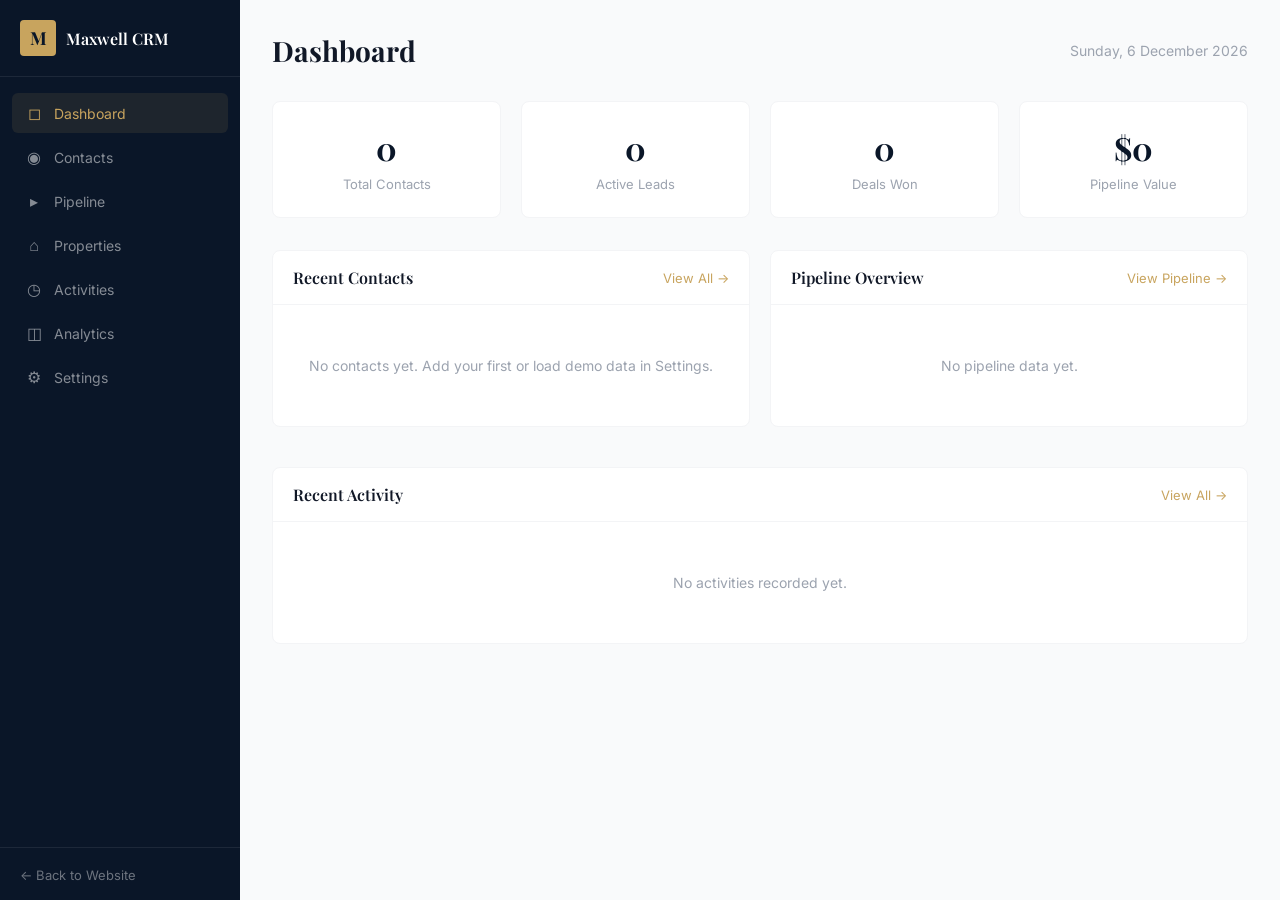
==== crm/dashboard.html @ 4e4a2717 "Build luxury real estate website with full CRM system Complete site for Sharon & Kirk Maxwell featur" ====
<!DOCTYPE html>
<html lang="en">
<head>
    <meta charset="UTF-8">
    <meta name="viewport" content="width=device-width, initial-scale=1.0">
    <title>Maxwell CRM — Dashboard</title>
    <link rel="preconnect" href="https://fonts.googleapis.com">
    <link rel="preconnect" href="https://fonts.gstatic.com" crossorigin>
    <link href="https://fonts.googleapis.com/css2?family=Playfair+Display:wght@400;600;700&family=Inter:wght@300;400;500;600;700&display=swap" rel="stylesheet">
    <link rel="stylesheet" href="crm.css">
</head>
<body>
    <!-- Sidebar -->
    <aside class="sidebar" id="sidebar">
        <div class="sidebar-header">
            <a href="../index.html" class="sidebar-logo">
                <span class="logo-icon">M</span>
                <span class="logo-label">Maxwell CRM</span>
            </a>
        </div>
        <nav class="sidebar-nav">
            <a href="#" class="nav-item active" data-view="dashboard">
                <span class="nav-icon">◻</span> Dashboard
            </a>
            <a href="#" class="nav-item" data-view="contacts">
                <span class="nav-icon">◉</span> Contacts
            </a>
            <a href="#" class="nav-item" data-view="pipeline">
                <span class="nav-icon">▸</span> Pipeline
            </a>
            <a href="#" class="nav-item" data-view="properties">
                <span class="nav-icon">⌂</span> Properties
            </a>
            <a href="#" class="nav-item" data-view="activities">
                <span class="nav-icon">◷</span> Activities
            </a>
            <a href="#" class="nav-item" data-view="analytics">
                <span class="nav-icon">◫</span> Analytics
            </a>
            <a href="#" class="nav-item" data-view="settings">
                <span class="nav-icon">⚙</span> Settings
            </a>
        </nav>
        <div class="sidebar-footer">
            <a href="../index.html" class="sidebar-back">← Back to Website</a>
        </div>
    </aside>

    <!-- Mobile Header -->
    <header class="mobile-header">
        <button class="mobile-toggle" id="sidebarToggle">☰</button>
        <span class="mobile-title">Maxwell CRM</span>
    </header>

    <!-- Main Content -->
    <main class="main-content">

        <!-- ====== DASHBOARD VIEW ====== -->
        <div class="view active" id="view-dashboard">
            <div class="view-header">
                <h1>Dashboard</h1>
                <p class="view-date" id="currentDate"></p>
            </div>

            <div class="stats-row">
                <div class="stat-card">
                    <span class="stat-value" id="statContacts">0</span>
                    <span class="stat-name">Total Contacts</span>
                </div>
                <div class="stat-card">
                    <span class="stat-value" id="statActive">0</span>
                    <span class="stat-name">Active Leads</span>
                </div>
                <div class="stat-card">
                    <span class="stat-value" id="statWon">0</span>
                    <span class="stat-name">Deals Won</span>
                </div>
                <div class="stat-card">
                    <span class="stat-value" id="statValue">$0</span>
                    <span class="stat-name">Pipeline Value</span>
                </div>
            </div>

            <div class="dashboard-grid">
                <div class="card">
                    <div class="card-header">
                        <h3>Recent Contacts</h3>
                        <button class="btn-text" onclick="CRM.switchView('contacts')">View All →</button>
                    </div>
                    <div class="card-body" id="recentContacts">
                        <p class="empty-state">No contacts yet. Add your first contact or load demo data in Settings.</p>
                    </div>
                </div>
                <div class="card">
                    <div class="card-header">
                        <h3>Pipeline Overview</h3>
                        <button class="btn-text" onclick="CRM.switchView('pipeline')">View Pipeline →</button>
                    </div>
                    <div class="card-body" id="pipelineOverview">
                        <p class="empty-state">No pipeline data yet.</p>
                    </div>
                </div>
            </div>

            <div class="card">
                <div class="card-header">
                    <h3>Recent Activity</h3>
                    <button class="btn-text" onclick="CRM.switchView('activities')">View All →</button>
                </div>
                <div class="card-body" id="recentActivity">
                    <p class="empty-state">No activities recorded yet.</p>
                </div>
            </div>
        </div>

        <!-- ====== CONTACTS VIEW ====== -->
        <div class="view" id="view-contacts">
            <div class="view-header">
                <h1>Contacts</h1>
                <button class="btn btn-primary" onclick="CRM.openContactModal()">+ Add Contact</button>
            </div>

            <div class="toolbar">
                <input type="text" class="search-input" id="contactSearch" placeholder="Search contacts..." oninput="CRM.filterContacts()">
                <select id="stageFilter" onchange="CRM.filterContacts()">
                    <option value="">All Stages</option>
                    <option value="lead">Lead</option>
                    <option value="contacted">Contacted</option>
                    <option value="viewing">Viewing</option>
                    <option value="negotiation">Negotiation</option>
                    <option value="closed_won">Closed Won</option>
                    <option value="closed_lost">Closed Lost</option>
                </select>
                <select id="statusFilter" onchange="CRM.filterContacts()">
                    <option value="">All Status</option>
                    <option value="active">Active</option>
                    <option value="inactive">Inactive</option>
                </select>
            </div>

            <div class="table-wrapper">
                <table class="data-table" id="contactsTable">
                    <thead>
                        <tr>
                            <th onclick="CRM.sortContacts('name')">Name ↕</th>
                            <th onclick="CRM.sortContacts('email')">Email ↕</th>
                            <th onclick="CRM.sortContacts('phone')">Phone</th>
                            <th onclick="CRM.sortContacts('stage')">Stage ↕</th>
                            <th onclick="CRM.sortContacts('source')">Source ↕</th>
                            <th onclick="CRM.sortContacts('updatedAt')">Updated ↕</th>
                            <th>Actions</th>
                        </tr>
                    </thead>
                    <tbody id="contactsBody"></tbody>
                </table>
                <p class="empty-state" id="contactsEmpty" style="display:none;">No contacts found. Add one above or load demo data in Settings.</p>
            </div>
        </div>

        <!-- ====== PIPELINE VIEW ====== -->
        <div class="view" id="view-pipeline">
            <div class="view-header">
                <h1>Sales Pipeline</h1>
                <span class="pipeline-total" id="pipelineTotal">$0 total value</span>
            </div>
            <div class="pipeline-board" id="pipelineBoard"></div>
        </div>

        <!-- ====== PROPERTIES VIEW ====== -->
        <div class="view" id="view-properties">
            <div class="view-header">
                <h1>Properties</h1>
                <button class="btn btn-primary" onclick="CRM.openPropertyModal()">+ Add Property</button>
            </div>
            <div class="property-crm-grid" id="propertiesGrid">
                <p class="empty-state">No properties added yet.</p>
            </div>
        </div>

        <!-- ====== ACTIVITIES VIEW ====== -->
        <div class="view" id="view-activities">
            <div class="view-header">
                <h1>Activity Timeline</h1>
                <button class="btn btn-primary" onclick="CRM.openActivityModal()">+ Log Activity</button>
            </div>
            <div class="timeline" id="activityTimeline">
                <p class="empty-state">No activities recorded yet.</p>
            </div>
        </div>

        <!-- ====== ANALYTICS VIEW ====== -->
        <div class="view" id="view-analytics">
            <div class="view-header">
                <h1>Analytics</h1>
            </div>
            <div class="analytics-grid">
                <div class="card">
                    <div class="card-header"><h3>Contacts by Stage</h3></div>
                    <div class="card-body chart-container" id="chartStages"></div>
                </div>
                <div class="card">
                    <div class="card-header"><h3>Lead Sources</h3></div>
                    <div class="card-body chart-container" id="chartSources"></div>
                </div>
                <div class="card">
                    <div class="card-header"><h3>Monthly Activity</h3></div>
                    <div class="card-body chart-container" id="chartMonthly"></div>
                </div>
                <div class="card">
                    <div class="card-header"><h3>Conversion Metrics</h3></div>
                    <div class="card-body" id="conversionMetrics"></div>
                </div>
            </div>
        </div>

        <!-- ====== SETTINGS VIEW ====== -->
        <div class="view" id="view-settings">
            <div class="view-header">
                <h1>Settings</h1>
            </div>
            <div class="settings-grid">
                <div class="card">
                    <div class="card-header"><h3>Demo Data</h3></div>
                    <div class="card-body">
                        <p>Load sample contacts and properties to test the CRM.</p>
                        <button class="btn btn-primary" style="margin-top: 12px;" onclick="CRM.loadDemoData()">Load Demo Data</button>
                        <button class="btn btn-danger" style="margin-top: 12px;" onclick="CRM.clearAllData()">Clear All Data</button>
                    </div>
                </div>
                <div class="card">
                    <div class="card-header"><h3>Import / Export</h3></div>
                    <div class="card-body">
                        <div class="import-export-btns">
                            <button class="btn btn-secondary" onclick="CRM.exportCSV()">Export CSV</button>
                            <button class="btn btn-secondary" onclick="CRM.exportJSON()">Export JSON Backup</button>
                            <label class="btn btn-secondary" style="cursor:pointer;">
                                Import CSV
                                <input type="file" accept=".csv" style="display:none;" onchange="CRM.importCSV(event)">
                            </label>
                            <label class="btn btn-secondary" style="cursor:pointer;">
                                Import JSON
                                <input type="file" accept=".json" style="display:none;" onchange="CRM.importJSON(event)">
                            </label>
                        </div>
                    </div>
                </div>
                <div class="card">
                    <div class="card-header"><h3>Pipeline Stages</h3></div>
                    <div class="card-body">
                        <div class="stages-list">
                            <div class="stage-item"><span class="stage-badge lead">Lead</span> — New enquiry or referral</div>
                            <div class="stage-item"><span class="stage-badge contacted">Contacted</span> — Initial contact made</div>
                            <div class="stage-item"><span class="stage-badge viewing">Viewing</span> — Property viewing scheduled/done</div>
                            <div class="stage-item"><span class="stage-badge negotiation">Negotiation</span> — Offer or negotiation in progress</div>
                            <div class="stage-item"><span class="stage-badge closed_won">Closed Won</span> — Deal completed</div>
                            <div class="stage-item"><span class="stage-badge closed_lost">Closed Lost</span> — Deal did not proceed</div>
                        </div>
                    </div>
                </div>
            </div>
        </div>
    </main>

    <!-- ====== MODALS ====== -->
    <div class="modal-overlay" id="modalOverlay" onclick="CRM.closeModal()"></div>

    <!-- Contact Modal -->
    <div class="modal" id="contactModal">
        <div class="modal-header">
            <h2 id="contactModalTitle">Add Contact</h2>
            <button class="modal-close" onclick="CRM.closeModal()">×</button>
        </div>
        <form id="contactModalForm" onsubmit="CRM.saveContact(event)">
            <input type="hidden" id="contactId">
            <div class="form-row">
                <div class="form-group">
                    <label>First Name *</label>
                    <input type="text" id="cmFirstName" required>
                </div>
                <div class="form-group">
                    <label>Last Name *</label>
                    <input type="text" id="cmLastName" required>
                </div>
            </div>
            <div class="form-row">
                <div class="form-group">
                    <label>Email</label>
                    <input type="email" id="cmEmail">
                </div>
                <div class="form-group">
                    <label>Phone</label>
                    <input type="tel" id="cmPhone">
                </div>
            </div>
            <div class="form-row">
                <div class="form-group">
                    <label>Stage</label>
                    <select id="cmStage">
                        <option value="lead">Lead</option>
                        <option value="contacted">Contacted</option>
                        <option value="viewing">Viewing</option>
                        <option value="negotiation">Negotiation</option>
                        <option value="closed_won">Closed Won</option>
                        <option value="closed_lost">Closed Lost</option>
                    </select>
                </div>
                <div class="form-group">
                    <label>Source</label>
                    <select id="cmSource">
                        <option value="website">Website</option>
                        <option value="referral">Referral</option>
                        <option value="open_home">Open Home</option>
                        <option value="phone">Phone</option>
                        <option value="social">Social Media</option>
                        <option value="other">Other</option>
                    </select>
                </div>
            </div>
            <div class="form-group">
                <label>Deal Value ($)</label>
                <input type="number" id="cmDealValue" placeholder="e.g. 1500000">
            </div>
            <div class="form-group">
                <label>Notes</label>
                <textarea id="cmNotes" rows="3"></textarea>
            </div>
            <div class="modal-actions">
                <button type="button" class="btn btn-secondary" onclick="CRM.closeModal()">Cancel</button>
                <button type="submit" class="btn btn-primary">Save Contact</button>
            </div>
        </form>
    </div>

    <!-- Property Modal -->
    <div class="modal" id="propertyModal">
        <div class="modal-header">
            <h2 id="propertyModalTitle">Add Property</h2>
            <button class="modal-close" onclick="CRM.closeModal()">×</button>
        </div>
        <form id="propertyModalForm" onsubmit="CRM.saveProperty(event)">
            <input type="hidden" id="propertyId">
            <div class="form-group">
                <label>Address *</label>
                <input type="text" id="pmAddress" required>
            </div>
            <div class="form-row">
                <div class="form-group">
                    <label>Category</label>
                    <select id="pmCategory">
                        <option value="residential">Residential</option>
                        <option value="waterfront">Waterfront</option>
                        <option value="lifestyle">Lifestyle</option>
                        <option value="rural">Rural Estate</option>
                        <option value="urban">Urban Luxury</option>
                    </select>
                </div>
                <div class="form-group">
                    <label>Status</label>
                    <select id="pmStatus">
                        <option value="available">Available</option>
                        <option value="under_offer">Under Offer</option>
                        <option value="sold">Sold</option>
                    </select>
                </div>
            </div>
            <div class="form-row">
                <div class="form-group">
                    <label>Price ($)</label>
                    <input type="number" id="pmPrice">
                </div>
                <div class="form-group">
                    <label>Bedrooms</label>
                    <input type="number" id="pmBeds">
                </div>
            </div>
            <div class="form-row">
                <div class="form-group">
                    <label>Bathrooms</label>
                    <input type="number" id="pmBaths">
                </div>
                <div class="form-group">
                    <label>Area (m²)</label>
                    <input type="number" id="pmArea">
                </div>
            </div>
            <div class="form-group">
                <label>Description</label>
                <textarea id="pmDescription" rows="3"></textarea>
            </div>
            <div class="modal-actions">
                <button type="button" class="btn btn-secondary" onclick="CRM.closeModal()">Cancel</button>
                <button type="submit" class="btn btn-primary">Save Property</button>
            </div>
        </form>
    </div>

    <!-- Activity Modal -->
    <div class="modal" id="activityModal">
        <div class="modal-header">
            <h2>Log Activity</h2>
            <button class="modal-close" onclick="CRM.closeModal()">×</button>
        </div>
        <form id="activityModalForm" onsubmit="CRM.saveActivity(event)">
            <div class="form-row">
                <div class="form-group">
                    <label>Type</label>
                    <select id="amType">
                        <option value="call">Call</option>
                        <option value="email">Email</option>
                        <option value="meeting">Meeting</option>
                        <option value="viewing">Viewing</option>
                        <option value="offer">Offer</option>
                        <option value="note">Note</option>
                    </select>
                </div>
                <div class="form-group">
                    <label>Contact</label>
                    <select id="amContact"></select>
                </div>
            </div>
            <div class="form-group">
                <label>Description *</label>
                <textarea id="amDescription" rows="3" required></textarea>
            </div>
            <div class="modal-actions">
                <button type="button" class="btn btn-secondary" onclick="CRM.closeModal()">Cancel</button>
                <button type="submit" class="btn btn-primary">Save Activity</button>
            </div>
        </form>
    </div>

    <script src="crm.js"></script>
</body>
</html>
---- crm/crm.css ----
/* ============================================
   MAXWELL CRM — STYLES
   ============================================ */

:root {
    --navy-900: #0a1628;
    --navy-800: #132240;
    --navy-700: #1a3058;
    --gold-500: #c8a45e;
    --gold-400: #d4b76a;
    --cream-50: #fdfcf9;
    --white: #ffffff;
    --gray-50: #f9fafb;
    --gray-100: #f3f4f6;
    --gray-200: #e5e7eb;
    --gray-300: #d1d5db;
    --gray-400: #9ca3af;
    --gray-500: #6b7280;
    --gray-700: #374151;
    --gray-900: #111827;
    --green-500: #22c55e;
    --green-100: #dcfce7;
    --red-500: #ef4444;
    --red-100: #fee2e2;
    --blue-500: #3b82f6;
    --blue-100: #dbeafe;
    --yellow-500: #eab308;
    --yellow-100: #fef9c3;
    --purple-500: #8b5cf6;
    --purple-100: #ede9fe;

    --font-display: 'Playfair Display', Georgia, serif;
    --font-body: 'Inter', -apple-system, sans-serif;
    --sidebar-width: 240px;
    --transition: all 0.2s ease;
}

*, *::before, *::after { margin: 0; padding: 0; box-sizing: border-box; }

body {
    font-family: var(--font-body);
    background: var(--gray-50);
    color: var(--gray-900);
    display: flex;
    min-height: 100vh;
}

/* ============================================
   SIDEBAR
   ============================================ */
.sidebar {
    width: var(--sidebar-width);
    background: var(--navy-900);
    display: flex;
    flex-direction: column;
    position: fixed;
    top: 0;
    left: 0;
    bottom: 0;
    z-index: 100;
}

.sidebar-header {
    padding: 20px;
    border-bottom: 1px solid rgba(255,255,255,0.08);
}

.sidebar-logo {
    display: flex;
    align-items: center;
    gap: 10px;
    text-decoration: none;
}

.logo-icon {
    width: 36px;
    height: 36px;
    background: var(--gold-500);
    color: var(--navy-900);
    display: flex;
    align-items: center;
    justify-content: center;
    font-family: var(--font-display);
    font-weight: 700;
    font-size: 18px;
    border-radius: 4px;
}

.logo-label {
    font-family: var(--font-display);
    font-size: 16px;
    color: var(--white);
    font-weight: 600;
}

.sidebar-nav {
    flex: 1;
    padding: 16px 12px;
    display: flex;
    flex-direction: column;
    gap: 4px;
}

.nav-item {
    display: flex;
    align-items: center;
    gap: 10px;
    padding: 10px 12px;
    color: rgba(255,255,255,0.5);
    font-size: 14px;
    border-radius: 6px;
    text-decoration: none;
    transition: var(--transition);
}

.nav-item:hover {
    color: var(--white);
    background: rgba(255,255,255,0.06);
}

.nav-item.active {
    color: var(--gold-500);
    background: rgba(200,164,94,0.1);
}

.nav-icon {
    font-size: 16px;
    width: 20px;
    text-align: center;
}

.sidebar-footer {
    padding: 16px 20px;
    border-top: 1px solid rgba(255,255,255,0.08);
}

.sidebar-back {
    color: rgba(255,255,255,0.4);
    font-size: 13px;
    text-decoration: none;
    transition: var(--transition);
}

.sidebar-back:hover { color: var(--gold-500); }

/* ============================================
   MOBILE HEADER
   ============================================ */
.mobile-header {
    display: none;
    position: fixed;
    top: 0;
    left: 0;
    right: 0;
    height: 56px;
    background: var(--navy-900);
    align-items: center;
    padding: 0 16px;
    gap: 12px;
    z-index: 90;
}

.mobile-toggle {
    background: none;
    border: none;
    color: var(--white);
    font-size: 24px;
    cursor: pointer;
}

.mobile-title {
    font-family: var(--font-display);
    color: var(--white);
    font-size: 16px;
}

/* ============================================
   MAIN CONTENT
   ============================================ */
.main-content {
    flex: 1;
    margin-left: var(--sidebar-width);
    padding: 32px;
    min-height: 100vh;
}

.view { display: none; }
.view.active { display: block; }

.view-header {
    display: flex;
    justify-content: space-between;
    align-items: center;
    margin-bottom: 32px;
    flex-wrap: wrap;
    gap: 12px;
}

.view-header h1 {
    font-family: var(--font-display);
    font-size: 28px;
    font-weight: 700;
}

.view-date {
    font-size: 14px;
    color: var(--gray-400);
}

/* ============================================
   BUTTONS
   ============================================ */
.btn {
    display: inline-flex;
    align-items: center;
    justify-content: center;
    padding: 10px 20px;
    font-family: var(--font-body);
    font-size: 13px;
    font-weight: 500;
    border: none;
    border-radius: 6px;
    cursor: pointer;
    transition: var(--transition);
    gap: 6px;
}

.btn-primary {
    background: var(--gold-500);
    color: var(--navy-900);
}

.btn-primary:hover { background: var(--gold-400); }

.btn-secondary {
    background: var(--white);
    color: var(--gray-700);
    border: 1px solid var(--gray-200);
}

.btn-secondary:hover { background: var(--gray-50); }

.btn-danger {
    background: var(--red-500);
    color: var(--white);
}

.btn-danger:hover { background: #dc2626; }

.btn-sm {
    padding: 6px 12px;
    font-size: 12px;
}

.btn-text {
    background: none;
    border: none;
    color: var(--gold-500);
    font-size: 13px;
    cursor: pointer;
    font-family: var(--font-body);
}

.btn-text:hover { text-decoration: underline; }

/* ============================================
   STATS ROW
   ============================================ */
.stats-row {
    display: grid;
    grid-template-columns: repeat(4, 1fr);
    gap: 20px;
    margin-bottom: 32px;
}

.stat-card {
    background: var(--white);
    padding: 24px;
    border-radius: 8px;
    border: 1px solid var(--gray-100);
    text-align: center;
}

.stat-value {
    display: block;
    font-family: var(--font-display);
    font-size: 32px;
    font-weight: 700;
    color: var(--navy-900);
    margin-bottom: 4px;
}

.stat-name {
    font-size: 13px;
    color: var(--gray-400);
}

/* ============================================
   CARDS
   ============================================ */
.card {
    background: var(--white);
    border-radius: 8px;
    border: 1px solid var(--gray-100);
    margin-bottom: 20px;
}

.card-header {
    display: flex;
    justify-content: space-between;
    align-items: center;
    padding: 16px 20px;
    border-bottom: 1px solid var(--gray-100);
}

.card-header h3 {
    font-family: var(--font-display);
    font-size: 16px;
    font-weight: 600;
}

.card-body {
    padding: 20px;
}

.dashboard-grid {
    display: grid;
    grid-template-columns: 1fr 1fr;
    gap: 20px;
    margin-bottom: 20px;
}

/* ============================================
   TOOLBAR
   ============================================ */
.toolbar {
    display: flex;
    gap: 12px;
    margin-bottom: 20px;
    flex-wrap: wrap;
}

.search-input {
    flex: 1;
    min-width: 200px;
    padding: 10px 16px;
    font-family: var(--font-body);
    font-size: 14px;
    border: 1px solid var(--gray-200);
    border-radius: 6px;
    background: var(--white);
    transition: var(--transition);
}

.search-input:focus {
    outline: none;
    border-color: var(--gold-500);
    box-shadow: 0 0 0 3px rgba(200,164,94,0.1);
}

.toolbar select {
    padding: 10px 12px;
    font-family: var(--font-body);
    font-size: 13px;
    border: 1px solid var(--gray-200);
    border-radius: 6px;
    background: var(--white);
    cursor: pointer;
}

/* ============================================
   DATA TABLE
   ============================================ */
.table-wrapper { overflow-x: auto; }

.data-table {
    width: 100%;
    border-collapse: collapse;
    background: var(--white);
    border-radius: 8px;
    overflow: hidden;
    border: 1px solid var(--gray-100);
}

.data-table th {
    background: var(--gray-50);
    padding: 12px 16px;
    font-size: 12px;
    font-weight: 600;
    text-transform: uppercase;
    letter-spacing: 0.5px;
    color: var(--gray-500);
    text-align: left;
    cursor: pointer;
    user-select: none;
    white-space: nowrap;
}

.data-table th:hover { color: var(--navy-900); }

.data-table td {
    padding: 12px 16px;
    font-size: 14px;
    border-top: 1px solid var(--gray-100);
    vertical-align: middle;
}

.data-table tr:hover td { background: var(--gray-50); }

/* Stage Badges */
.stage-badge {
    display: inline-block;
    padding: 4px 10px;
    font-size: 11px;
    font-weight: 600;
    border-radius: 12px;
    text-transform: uppercase;
    letter-spacing: 0.5px;
}

.stage-badge.lead { background: var(--blue-100); color: var(--blue-500); }
.stage-badge.contacted { background: var(--yellow-100); color: var(--yellow-500); }
.stage-badge.viewing { background: var(--purple-100); color: var(--purple-500); }
.stage-badge.negotiation { background: #fce7f3; color: #ec4899; }
.stage-badge.closed_won { background: var(--green-100); color: var(--green-500); }
.stage-badge.closed_lost { background: var(--red-100); color: var(--red-500); }

.status-dot {
    width: 8px;
    height: 8px;
    border-radius: 50%;
    display: inline-block;
    margin-right: 6px;
}

.status-dot.active { background: var(--green-500); }
.status-dot.inactive { background: var(--gray-300); }

.action-btns {
    display: flex;
    gap: 6px;
}

/* ============================================
   PIPELINE BOARD
   ============================================ */
.pipeline-board {
    display: grid;
    grid-template-columns: repeat(5, 1fr);
    gap: 16px;
    min-height: 400px;
}

.pipeline-col {
    background: var(--gray-50);
    border-radius: 8px;
    padding: 16px;
    min-height: 300px;
}

.pipeline-col-header {
    display: flex;
    justify-content: space-between;
    align-items: center;
    margin-bottom: 12px;
    padding-bottom: 12px;
    border-bottom: 2px solid var(--gray-200);
}

.pipeline-col-header h4 {
    font-size: 13px;
    font-weight: 600;
    text-transform: uppercase;
    letter-spacing: 0.5px;
}

.pipeline-col-header .count {
    background: var(--gray-200);
    color: var(--gray-700);
    padding: 2px 8px;
    border-radius: 10px;
    font-size: 11px;
    font-weight: 600;
}

.pipeline-card {
    background: var(--white);
    border: 1px solid var(--gray-200);
    border-radius: 6px;
    padding: 12px;
    margin-bottom: 8px;
    transition: var(--transition);
    cursor: default;
}

.pipeline-card:hover {
    box-shadow: 0 2px 8px rgba(0,0,0,0.08);
}

.pipeline-card-name {
    font-weight: 600;
    font-size: 14px;
    margin-bottom: 4px;
}

.pipeline-card-value {
    font-size: 13px;
    color: var(--gold-500);
    font-weight: 600;
    margin-bottom: 8px;
}

.pipeline-card-actions {
    display: flex;
    gap: 4px;
}

.pipeline-card-actions button {
    flex: 1;
    padding: 4px;
    font-size: 11px;
    background: var(--gray-50);
    border: 1px solid var(--gray-200);
    border-radius: 4px;
    cursor: pointer;
    transition: var(--transition);
}

.pipeline-card-actions button:hover {
    background: var(--gold-500);
    color: var(--white);
    border-color: var(--gold-500);
}

.pipeline-total {
    font-size: 14px;
    color: var(--gray-400);
}

/* ============================================
   PROPERTY CARDS (CRM)
   ============================================ */
.property-crm-grid {
    display: grid;
    grid-template-columns: repeat(3, 1fr);
    gap: 20px;
}

.property-crm-card {
    background: var(--white);
    border: 1px solid var(--gray-100);
    border-radius: 8px;
    overflow: hidden;
    transition: var(--transition);
}

.property-crm-card:hover {
    box-shadow: 0 4px 12px rgba(0,0,0,0.08);
}

.property-crm-header {
    background: var(--navy-900);
    padding: 20px;
    color: var(--white);
}

.property-crm-header h4 {
    font-family: var(--font-display);
    font-size: 16px;
    margin-bottom: 4px;
}

.property-crm-header span {
    font-size: 12px;
    opacity: 0.6;
    text-transform: uppercase;
}

.property-crm-body {
    padding: 16px 20px;
}

.property-crm-detail {
    display: flex;
    justify-content: space-between;
    padding: 8px 0;
    font-size: 13px;
    border-bottom: 1px solid var(--gray-100);
}

.property-crm-detail:last-child { border: none; }

.property-crm-detail span:first-child { color: var(--gray-400); }
.property-crm-detail span:last-child { font-weight: 600; }

.property-crm-actions {
    padding: 12px 20px;
    display: flex;
    gap: 8px;
    border-top: 1px solid var(--gray-100);
}

/* ============================================
   TIMELINE
   ============================================ */
.timeline {
    position: relative;
    padding-left: 32px;
}

.timeline::before {
    content: '';
    position: absolute;
    left: 8px;
    top: 0;
    bottom: 0;
    width: 2px;
    background: var(--gray-200);
}

.timeline-item {
    position: relative;
    padding-bottom: 24px;
}

.timeline-dot {
    position: absolute;
    left: -28px;
    top: 4px;
    width: 12px;
    height: 12px;
    border-radius: 50%;
    background: var(--gold-500);
    border: 2px solid var(--white);
    box-shadow: 0 0 0 2px var(--gold-500);
}

.timeline-content {
    background: var(--white);
    border: 1px solid var(--gray-100);
    border-radius: 8px;
    padding: 16px;
}

.timeline-meta {
    display: flex;
    gap: 12px;
    align-items: center;
    margin-bottom: 8px;
    font-size: 12px;
    color: var(--gray-400);
}

.timeline-type {
    background: var(--navy-900);
    color: var(--white);
    padding: 2px 8px;
    border-radius: 4px;
    font-size: 11px;
    text-transform: uppercase;
    font-weight: 600;
}

.timeline-desc {
    font-size: 14px;
    line-height: 1.6;
}

.timeline-contact {
    font-weight: 600;
    color: var(--gold-500);
}

/* ============================================
   ANALYTICS
   ============================================ */
.analytics-grid {
    display: grid;
    grid-template-columns: 1fr 1fr;
    gap: 20px;
}

.chart-container {
    min-height: 200px;
}

.bar-chart {
    display: flex;
    align-items: flex-end;
    gap: 12px;
    height: 180px;
    padding-top: 20px;
}

.bar-group {
    flex: 1;
    display: flex;
    flex-direction: column;
    align-items: center;
    gap: 8px;
    height: 100%;
    justify-content: flex-end;
}

.bar {
    width: 100%;
    max-width: 48px;
    background: var(--navy-900);
    border-radius: 4px 4px 0 0;
    min-height: 4px;
    transition: all 0.5s ease;
    position: relative;
}

.bar:hover { background: var(--gold-500); }

.bar-value {
    font-size: 11px;
    font-weight: 600;
    color: var(--gray-700);
}

.bar-label {
    font-size: 11px;
    color: var(--gray-400);
    text-align: center;
    word-break: break-word;
}

.metric-row {
    display: flex;
    justify-content: space-between;
    padding: 12px 0;
    border-bottom: 1px solid var(--gray-100);
    font-size: 14px;
}

.metric-row:last-child { border: none; }
.metric-row span:last-child { font-weight: 700; color: var(--navy-900); }

/* ============================================
   MODALS
   ============================================ */
.modal-overlay {
    display: none;
    position: fixed;
    inset: 0;
    background: rgba(0,0,0,0.5);
    z-index: 200;
}

.modal-overlay.open { display: block; }

.modal {
    display: none;
    position: fixed;
    top: 50%;
    left: 50%;
    transform: translate(-50%, -50%);
    background: var(--white);
    border-radius: 12px;
    width: 90%;
    max-width: 560px;
    max-height: 90vh;
    overflow-y: auto;
    z-index: 201;
    padding: 24px;
}

.modal.open { display: block; }

.modal-header {
    display: flex;
    justify-content: space-between;
    align-items: center;
    margin-bottom: 24px;
}

.modal-header h2 {
    font-family: var(--font-display);
    font-size: 20px;
}

.modal-close {
    width: 32px;
    height: 32px;
    background: var(--gray-100);
    border: none;
    border-radius: 50%;
    font-size: 18px;
    cursor: pointer;
    display: flex;
    align-items: center;
    justify-content: center;
    transition: var(--transition);
}

.modal-close:hover { background: var(--gray-200); }

.form-row {
    display: grid;
    grid-template-columns: 1fr 1fr;
    gap: 12px;
}

.form-group {
    margin-bottom: 16px;
}

.form-group label {
    display: block;
    font-size: 13px;
    font-weight: 500;
    margin-bottom: 6px;
    color: var(--gray-700);
}

.form-group input,
.form-group select,
.form-group textarea {
    width: 100%;
    padding: 10px 12px;
    font-family: var(--font-body);
    font-size: 14px;
    border: 1px solid var(--gray-200);
    border-radius: 6px;
    background: var(--white);
    transition: var(--transition);
}

.form-group input:focus,
.form-group select:focus,
.form-group textarea:focus {
    outline: none;
    border-color: var(--gold-500);
    box-shadow: 0 0 0 3px rgba(200,164,94,0.1);
}

.form-group textarea { resize: vertical; }

.modal-actions {
    display: flex;
    justify-content: flex-end;
    gap: 8px;
    margin-top: 24px;
    padding-top: 16px;
    border-top: 1px solid var(--gray-100);
}

/* ============================================
   SETTINGS
   ============================================ */
.settings-grid {
    display: grid;
    grid-template-columns: 1fr 1fr;
    gap: 20px;
}

.import-export-btns {
    display: flex;
    flex-wrap: wrap;
    gap: 8px;
}

.stages-list {
    display: flex;
    flex-direction: column;
    gap: 12px;
}

.stage-item {
    font-size: 14px;
    color: var(--gray-500);
}

/* ============================================
   EMPTY STATE
   ============================================ */
.empty-state {
    text-align: center;
    color: var(--gray-400);
    padding: 32px 16px;
    font-size: 14px;
}

/* ============================================
   TOAST
   ============================================ */
.toast {
    position: fixed;
    bottom: 24px;
    right: 24px;
    background: var(--navy-900);
    color: var(--white);
    padding: 14px 24px;
    border-radius: 8px;
    font-size: 14px;
    z-index: 300;
    opacity: 0;
    transform: translateY(10px);
    transition: all 0.3s ease;
    max-width: 400px;
}

.toast.show {
    opacity: 1;
    transform: translateY(0);
}

.toast.success { border-left: 4px solid var(--green-500); }
.toast.error { border-left: 4px solid var(--red-500); }

/* ============================================
   RESPONSIVE
   ============================================ */
@media (max-width: 1024px) {
    .pipeline-board {
        grid-template-columns: repeat(3, 1fr);
    }

    .stats-row {
        grid-template-columns: repeat(2, 1fr);
    }

    .property-crm-grid {
        grid-template-columns: repeat(2, 1fr);
    }
}

@media (max-width: 768px) {
    .sidebar {
        transform: translateX(-100%);
        transition: transform 0.3s ease;
    }

    .sidebar.open {
        transform: translateX(0);
    }

    .mobile-header {
        display: flex;
    }

    .main-content {
        margin-left: 0;
        padding: 72px 16px 16px;
    }

    .pipeline-board {
        grid-template-columns: 1fr;
    }

    .stats-row {
        grid-template-columns: 1fr 1fr;
    }

    .dashboard-grid,
    .analytics-grid,
    .settings-grid {
        grid-template-columns: 1fr;
    }

    .property-crm-grid {
        grid-template-columns: 1fr;
    }

    .form-row {
        grid-template-columns: 1fr;
    }
}
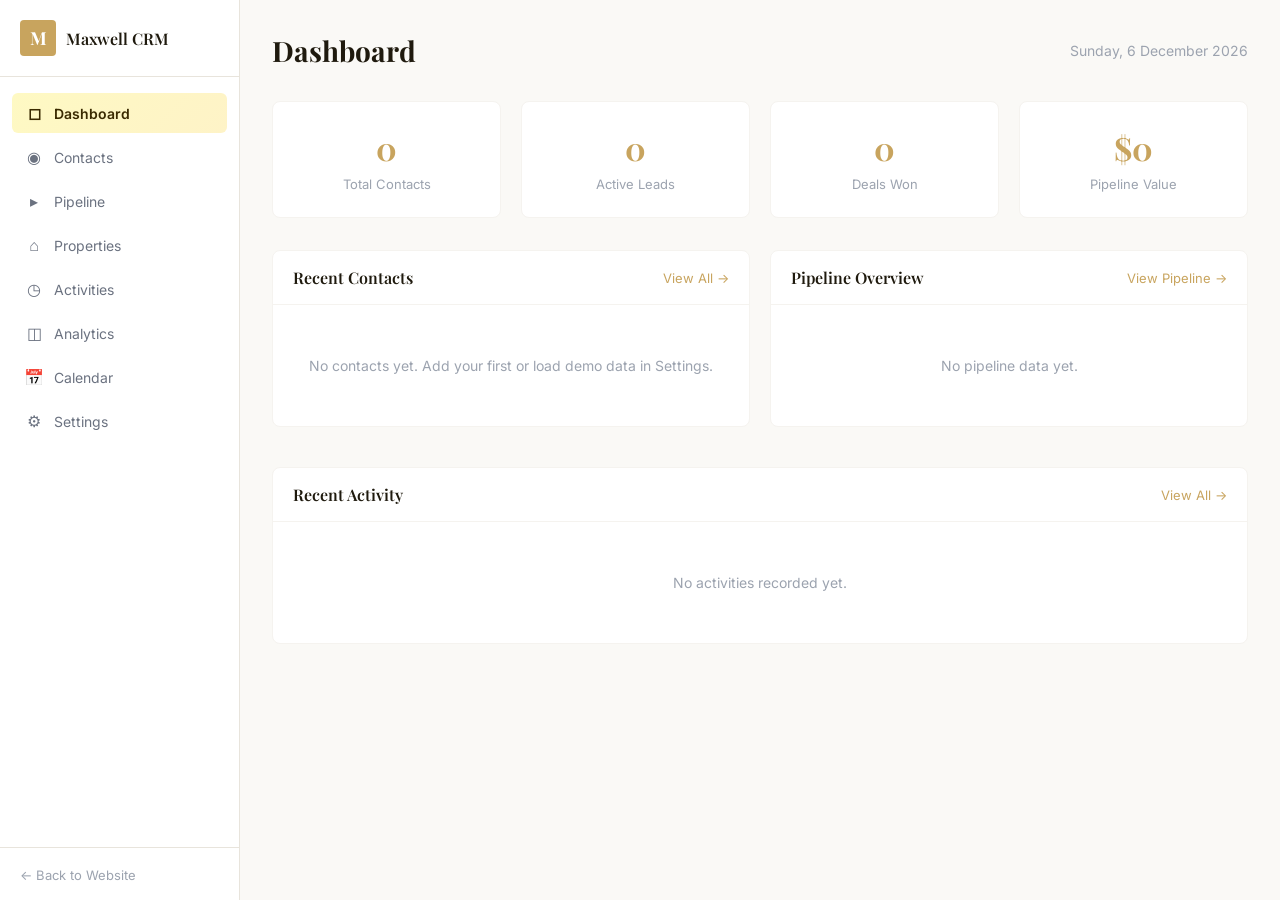
==== commit 9630b398: "Restyle CRM to yellow/white theme and add calendar sync with Google & Outlook - Replace dark navy si" ====
--- a/crm/dashboard.html
+++ b/crm/dashboard.html
@@ -37,6 +37,9 @@
             <a href="#" class="nav-item" data-view="analytics">
                 <span class="nav-icon">◫</span> Analytics
             </a>
+            <a href="#" class="nav-item" data-view="calendar">
+                <span class="nav-icon">📅</span> Calendar
+            </a>
             <a href="#" class="nav-item" data-view="settings">
                 <span class="nav-icon">⚙</span> Settings
             </a>
@@ -213,6 +216,62 @@
             </div>
         </div>
 
+        <!-- ====== CALENDAR VIEW ====== -->
+        <div class="view" id="view-calendar">
+            <div class="view-header">
+                <h1>Calendar &amp; Appointments</h1>
+                <button class="btn btn-primary" onclick="CRM.openAppointmentModal()">+ New Appointment</button>
+            </div>
+
+            <!-- Sync Buttons -->
+            <div class="calendar-sync-bar">
+                <div class="sync-status" id="syncStatus">
+                    <span class="sync-dot"></span>
+                    <span id="syncStatusText">Not connected</span>
+                </div>
+                <div class="sync-buttons">
+                    <button class="btn btn-google" onclick="CRM.connectGoogle()">
+                        <svg width="16" height="16" viewBox="0 0 24 24" fill="currentColor"><path d="M12.48 10.92v3.28h7.84c-.24 1.84-.853 3.187-1.787 4.133-1.147 1.147-2.933 2.4-6.053 2.4-4.827 0-8.6-3.893-8.6-8.72s3.773-8.72 8.6-8.72c2.6 0 4.507 1.027 5.907 2.347l2.307-2.307C18.747 1.44 16.133 0 12.48 0 5.867 0 .307 5.387.307 12s5.56 12 12.173 12c3.573 0 6.267-1.173 8.373-3.36 2.16-2.16 2.84-5.213 2.84-7.667 0-.76-.053-1.467-.173-2.053H12.48z"/></svg>
+                        Sync with Google Calendar
+                    </button>
+                    <button class="btn btn-outlook" onclick="CRM.connectOutlook()">
+                        <svg width="16" height="16" viewBox="0 0 24 24" fill="currentColor"><path d="M24 7.387v10.478c0 .23-.08.424-.238.576a.806.806 0 01-.588.233h-8.174v-12.5h8.174c.229 0 .424.079.588.232.159.153.238.347.238.575v.406zM13.5 24L0 22.5V1.5L13.5 0v24zm-3.264-8.166c.697 0 1.266-.291 1.706-.873.441-.581.661-1.345.661-2.291 0-.964-.22-1.735-.661-2.313-.44-.577-1.009-.866-1.706-.866-.714 0-1.29.289-1.73.866-.44.578-.66 1.349-.66 2.313 0 .946.22 1.71.66 2.291.44.582 1.016.873 1.73.873zm-.036 1.478c-1.135 0-2.06-.415-2.776-1.244-.715-.829-1.073-1.891-1.073-3.188 0-1.33.365-2.404 1.094-3.222.73-.817 1.667-1.226 2.813-1.226 1.118 0 2.031.416 2.741 1.248.71.832 1.065 1.898 1.065 3.2 0 1.345-.362 2.417-1.086 3.216-.725.799-1.656 1.198-2.792 1.216h.014zM15 18.174h9V6.174h-9v12z"/></svg>
+                        Sync with Outlook
+                    </button>
+                </div>
+            </div>
+
+            <!-- Mini Calendar -->
+            <div class="calendar-layout">
+                <div class="calendar-mini">
+                    <div class="calendar-nav-header">
+                        <button class="btn btn-sm btn-secondary" onclick="CRM.calPrev()">←</button>
+                        <h3 id="calMonthTitle"></h3>
+                        <button class="btn btn-sm btn-secondary" onclick="CRM.calNext()">→</button>
+                    </div>
+                    <div class="calendar-grid" id="calendarGrid"></div>
+                </div>
+
+                <!-- Day's Appointments -->
+                <div class="calendar-day-view">
+                    <h3 id="calDayTitle">Today's Appointments</h3>
+                    <div id="calDayAppointments">
+                        <p class="empty-state">No appointments for this day.</p>
+                    </div>
+                </div>
+            </div>
+
+            <!-- Upcoming Appointments -->
+            <div class="card" style="margin-top: 20px;">
+                <div class="card-header">
+                    <h3>Upcoming Appointments</h3>
+                </div>
+                <div class="card-body" id="upcomingAppointments">
+                    <p class="empty-state">No upcoming appointments. Click "+ New Appointment" to schedule one.</p>
+                </div>
+            </div>
+        </div>
+
         <!-- ====== SETTINGS VIEW ====== -->
         <div class="view" id="view-settings">
             <div class="view-header">
@@ -429,6 +488,79 @@
         </form>
     </div>
 
+    <!-- Appointment Modal -->
+    <div class="modal" id="appointmentModal">
+        <div class="modal-header">
+            <h2 id="appointmentModalTitle">New Appointment</h2>
+            <button class="modal-close" onclick="CRM.closeModal()">×</button>
+        </div>
+        <form id="appointmentModalForm" onsubmit="CRM.saveAppointment(event)">
+            <input type="hidden" id="appointmentId">
+            <div class="form-group">
+                <label>Title *</label>
+                <input type="text" id="apptTitle" required placeholder="e.g. Property viewing — 42 Marine Parade">
+            </div>
+            <div class="form-row">
+                <div class="form-group">
+                    <label>Type</label>
+                    <select id="apptType">
+                        <option value="viewing">Property Viewing</option>
+                        <option value="meeting">Client Meeting</option>
+                        <option value="open_home">Open Home</option>
+                        <option value="appraisal">Market Appraisal</option>
+                        <option value="signing">Contract Signing</option>
+                        <option value="other">Other</option>
+                    </select>
+                </div>
+                <div class="form-group">
+                    <label>Contact</label>
+                    <select id="apptContact"></select>
+                </div>
+            </div>
+            <div class="form-row">
+                <div class="form-group">
+                    <label>Date *</label>
+                    <input type="date" id="apptDate" required>
+                </div>
+                <div class="form-group">
+                    <label>Time *</label>
+                    <input type="time" id="apptTime" required>
+                </div>
+            </div>
+            <div class="form-row">
+                <div class="form-group">
+                    <label>Duration</label>
+                    <select id="apptDuration">
+                        <option value="15">15 minutes</option>
+                        <option value="30" selected>30 minutes</option>
+                        <option value="45">45 minutes</option>
+                        <option value="60">1 hour</option>
+                        <option value="90">1.5 hours</option>
+                        <option value="120">2 hours</option>
+                    </select>
+                </div>
+                <div class="form-group">
+                    <label>Location</label>
+                    <input type="text" id="apptLocation" placeholder="Property address or meeting point">
+                </div>
+            </div>
+            <div class="form-group">
+                <label>Notes</label>
+                <textarea id="apptNotes" rows="2"></textarea>
+            </div>
+            <div class="form-group">
+                <label style="display:flex;align-items:center;gap:8px;">
+                    <input type="checkbox" id="apptSyncCal" checked>
+                    Add to connected calendar (Google / Outlook)
+                </label>
+            </div>
+            <div class="modal-actions">
+                <button type="button" class="btn btn-secondary" onclick="CRM.closeModal()">Cancel</button>
+                <button type="submit" class="btn btn-primary">Save Appointment</button>
+            </div>
+        </form>
+    </div>
+
     <script src="crm.js"></script>
 </body>
 </html>
--- a/crm/crm.css
+++ b/crm/crm.css
@@ -3,21 +3,22 @@
    ============================================ */
 
 :root {
-    --navy-900: #0a1628;
-    --navy-800: #132240;
-    --navy-700: #1a3058;
+    --navy-900: #3a2a00;
+    --navy-800: #4d3800;
+    --navy-700: #614a00;
     --gold-500: #c8a45e;
     --gold-400: #d4b76a;
+    --gold-600: #b08d3e;
     --cream-50: #fdfcf9;
     --white: #ffffff;
-    --gray-50: #f9fafb;
-    --gray-100: #f3f4f6;
-    --gray-200: #e5e7eb;
-    --gray-300: #d1d5db;
+    --gray-50: #faf9f6;
+    --gray-100: #f5f3ef;
+    --gray-200: #e8e4dc;
+    --gray-300: #d1cdc5;
     --gray-400: #9ca3af;
     --gray-500: #6b7280;
     --gray-700: #374151;
-    --gray-900: #111827;
+    --gray-900: #1f1a0e;
     --green-500: #22c55e;
     --green-100: #dcfce7;
     --red-500: #ef4444;
@@ -50,7 +51,8 @@
    ============================================ */
 .sidebar {
     width: var(--sidebar-width);
-    background: var(--navy-900);
+    background: var(--white);
+    border-right: 1px solid var(--gray-200);
     display: flex;
     flex-direction: column;
     position: fixed;
@@ -62,7 +64,7 @@
 
 .sidebar-header {
     padding: 20px;
-    border-bottom: 1px solid rgba(255,255,255,0.08);
+    border-bottom: 1px solid var(--gray-200);
 }
 
 .sidebar-logo {
@@ -76,7 +78,7 @@
     width: 36px;
     height: 36px;
     background: var(--gold-500);
-    color: var(--navy-900);
+    color: var(--white);
     display: flex;
     align-items: center;
     justify-content: center;
@@ -89,7 +91,7 @@
 .logo-label {
     font-family: var(--font-display);
     font-size: 16px;
-    color: var(--white);
+    color: var(--gray-900);
     font-weight: 600;
 }
 
@@ -106,7 +108,7 @@
     align-items: center;
     gap: 10px;
     padding: 10px 12px;
-    color: rgba(255,255,255,0.5);
+    color: var(--gray-500);
     font-size: 14px;
     border-radius: 6px;
     text-decoration: none;
@@ -114,13 +116,14 @@
 }
 
 .nav-item:hover {
-    color: var(--white);
-    background: rgba(255,255,255,0.06);
+    color: var(--gray-900);
+    background: var(--gray-100);
 }
 
 .nav-item.active {
-    color: var(--gold-500);
-    background: rgba(200,164,94,0.1);
+    color: var(--navy-900);
+    background: linear-gradient(135deg, #fef9c3, #fef3c7);
+    font-weight: 600;
 }
 
 .nav-icon {
@@ -131,11 +134,11 @@
 
 .sidebar-footer {
     padding: 16px 20px;
-    border-top: 1px solid rgba(255,255,255,0.08);
+    border-top: 1px solid var(--gray-200);
 }
 
 .sidebar-back {
-    color: rgba(255,255,255,0.4);
+    color: var(--gray-400);
     font-size: 13px;
     text-decoration: none;
     transition: var(--transition);
@@ -153,7 +156,8 @@
     left: 0;
     right: 0;
     height: 56px;
-    background: var(--navy-900);
+    background: var(--white);
+    border-bottom: 1px solid var(--gray-200);
     align-items: center;
     padding: 0 16px;
     gap: 12px;
@@ -163,14 +167,14 @@
 .mobile-toggle {
     background: none;
     border: none;
-    color: var(--white);
+    color: var(--gray-900);
     font-size: 24px;
     cursor: pointer;
 }
 
 .mobile-title {
     font-family: var(--font-display);
-    color: var(--white);
+    color: var(--gray-900);
     font-size: 16px;
 }
 
@@ -286,7 +290,7 @@
     font-family: var(--font-display);
     font-size: 32px;
     font-weight: 700;
-    color: var(--navy-900);
+    color: var(--gold-500);
     margin-bottom: 4px;
 }
 
@@ -396,7 +400,7 @@
     white-space: nowrap;
 }
 
-.data-table th:hover { color: var(--navy-900); }
+.data-table th:hover { color: var(--gold-500); }
 
 .data-table td {
     padding: 12px 16px;
@@ -559,7 +563,7 @@
 }
 
 .property-crm-header {
-    background: var(--navy-900);
+    background: linear-gradient(135deg, #c8a45e, #d4b76a);
     padding: 20px;
     color: var(--white);
 }
@@ -652,7 +656,7 @@
 }
 
 .timeline-type {
-    background: var(--navy-900);
+    background: linear-gradient(135deg, #c8a45e, #d4b76a);
     color: var(--white);
     padding: 2px 8px;
     border-radius: 4px;
@@ -705,14 +709,14 @@
 .bar {
     width: 100%;
     max-width: 48px;
-    background: var(--navy-900);
+    background: var(--gold-500);
     border-radius: 4px 4px 0 0;
     min-height: 4px;
     transition: all 0.5s ease;
     position: relative;
 }
 
-.bar:hover { background: var(--gold-500); }
+.bar:hover { background: var(--gold-400); }
 
 .bar-value {
     font-size: 11px;
@@ -736,7 +740,7 @@
 }
 
 .metric-row:last-child { border: none; }
-.metric-row span:last-child { font-weight: 700; color: var(--navy-900); }
+.metric-row span:last-child { font-weight: 700; color: var(--gold-500); }
 
 /* ============================================
    MODALS
@@ -890,8 +894,8 @@
     position: fixed;
     bottom: 24px;
     right: 24px;
-    background: var(--navy-900);
-    color: var(--white);
+    background: var(--white);
+    color: var(--gray-900);
     padding: 14px 24px;
     border-radius: 8px;
     font-size: 14px;
@@ -900,6 +904,8 @@
     transform: translateY(10px);
     transition: all 0.3s ease;
     max-width: 400px;
+    box-shadow: 0 4px 16px rgba(0,0,0,0.12);
+    border: 1px solid var(--gray-200);
 }
 
 .toast.show {
@@ -909,6 +915,203 @@
 
 .toast.success { border-left: 4px solid var(--green-500); }
 .toast.error { border-left: 4px solid var(--red-500); }
+
+/* ============================================
+   CALENDAR & SYNC
+   ============================================ */
+.calendar-sync-bar {
+    display: flex;
+    justify-content: space-between;
+    align-items: center;
+    background: var(--white);
+    border: 1px solid var(--gray-100);
+    border-radius: 8px;
+    padding: 16px 20px;
+    margin-bottom: 20px;
+    flex-wrap: wrap;
+    gap: 12px;
+}
+
+.sync-status {
+    display: flex;
+    align-items: center;
+    gap: 8px;
+    font-size: 14px;
+    color: var(--gray-500);
+}
+
+.sync-dot {
+    width: 8px;
+    height: 8px;
+    border-radius: 50%;
+    background: var(--gray-300);
+}
+
+.sync-dot.connected { background: var(--green-500); }
+
+.sync-buttons {
+    display: flex;
+    gap: 8px;
+    flex-wrap: wrap;
+}
+
+.btn-google {
+    background: var(--white);
+    color: var(--gray-700);
+    border: 1px solid var(--gray-200);
+    display: inline-flex;
+    align-items: center;
+    gap: 8px;
+}
+.btn-google:hover { background: var(--gray-50); border-color: #4285f4; }
+.btn-google.connected { border-color: var(--green-500); color: var(--green-500); }
+
+.btn-outlook {
+    background: var(--white);
+    color: var(--gray-700);
+    border: 1px solid var(--gray-200);
+    display: inline-flex;
+    align-items: center;
+    gap: 8px;
+}
+.btn-outlook:hover { background: var(--gray-50); border-color: #0078d4; }
+.btn-outlook.connected { border-color: var(--green-500); color: var(--green-500); }
+
+.calendar-layout {
+    display: grid;
+    grid-template-columns: 1fr 1fr;
+    gap: 20px;
+}
+
+.calendar-mini {
+    background: var(--white);
+    border: 1px solid var(--gray-100);
+    border-radius: 8px;
+    padding: 20px;
+}
+
+.calendar-nav-header {
+    display: flex;
+    justify-content: space-between;
+    align-items: center;
+    margin-bottom: 16px;
+}
+
+.calendar-nav-header h3 {
+    font-family: var(--font-display);
+    font-size: 16px;
+    font-weight: 600;
+}
+
+.calendar-grid {
+    display: grid;
+    grid-template-columns: repeat(7, 1fr);
+    gap: 2px;
+    text-align: center;
+}
+
+.cal-header {
+    font-size: 11px;
+    font-weight: 600;
+    color: var(--gray-400);
+    text-transform: uppercase;
+    padding: 8px 0;
+}
+
+.cal-day {
+    padding: 8px 4px;
+    font-size: 13px;
+    border-radius: 6px;
+    cursor: pointer;
+    transition: var(--transition);
+    position: relative;
+}
+
+.cal-day:hover { background: var(--gray-100); }
+.cal-day.today { background: linear-gradient(135deg, #fef9c3, #fef3c7); font-weight: 700; }
+.cal-day.selected { background: var(--gold-500); color: var(--white); font-weight: 600; }
+.cal-day.other-month { color: var(--gray-300); }
+.cal-day.has-appointments::after {
+    content: '';
+    position: absolute;
+    bottom: 3px;
+    left: 50%;
+    transform: translateX(-50%);
+    width: 4px;
+    height: 4px;
+    border-radius: 50%;
+    background: var(--gold-500);
+}
+.cal-day.selected.has-appointments::after { background: var(--white); }
+
+.calendar-day-view {
+    background: var(--white);
+    border: 1px solid var(--gray-100);
+    border-radius: 8px;
+    padding: 20px;
+}
+
+.calendar-day-view h3 {
+    font-family: var(--font-display);
+    font-size: 16px;
+    font-weight: 600;
+    margin-bottom: 16px;
+}
+
+.appointment-item {
+    display: flex;
+    gap: 12px;
+    padding: 12px;
+    border: 1px solid var(--gray-100);
+    border-radius: 6px;
+    margin-bottom: 8px;
+    align-items: flex-start;
+    transition: var(--transition);
+}
+
+.appointment-item:hover {
+    border-color: var(--gold-500);
+    box-shadow: 0 2px 8px rgba(200,164,94,0.1);
+}
+
+.appt-time {
+    font-size: 13px;
+    font-weight: 600;
+    color: var(--gold-500);
+    white-space: nowrap;
+    min-width: 60px;
+}
+
+.appt-details {
+    flex: 1;
+}
+
+.appt-title {
+    font-weight: 600;
+    font-size: 14px;
+    margin-bottom: 2px;
+}
+
+.appt-meta {
+    font-size: 12px;
+    color: var(--gray-400);
+}
+
+.appt-type-badge {
+    display: inline-block;
+    padding: 2px 8px;
+    font-size: 10px;
+    font-weight: 600;
+    border-radius: 10px;
+    text-transform: uppercase;
+    background: var(--yellow-100);
+    color: var(--gold-500);
+}
+
+.appt-actions {
+    display: flex;
+    gap: 4px;
+}
 
 /* ============================================
    RESPONSIVE
@@ -956,7 +1159,8 @@
 
     .dashboard-grid,
     .analytics-grid,
-    .settings-grid {
+    .settings-grid,
+    .calendar-layout {
         grid-template-columns: 1fr;
     }
 
